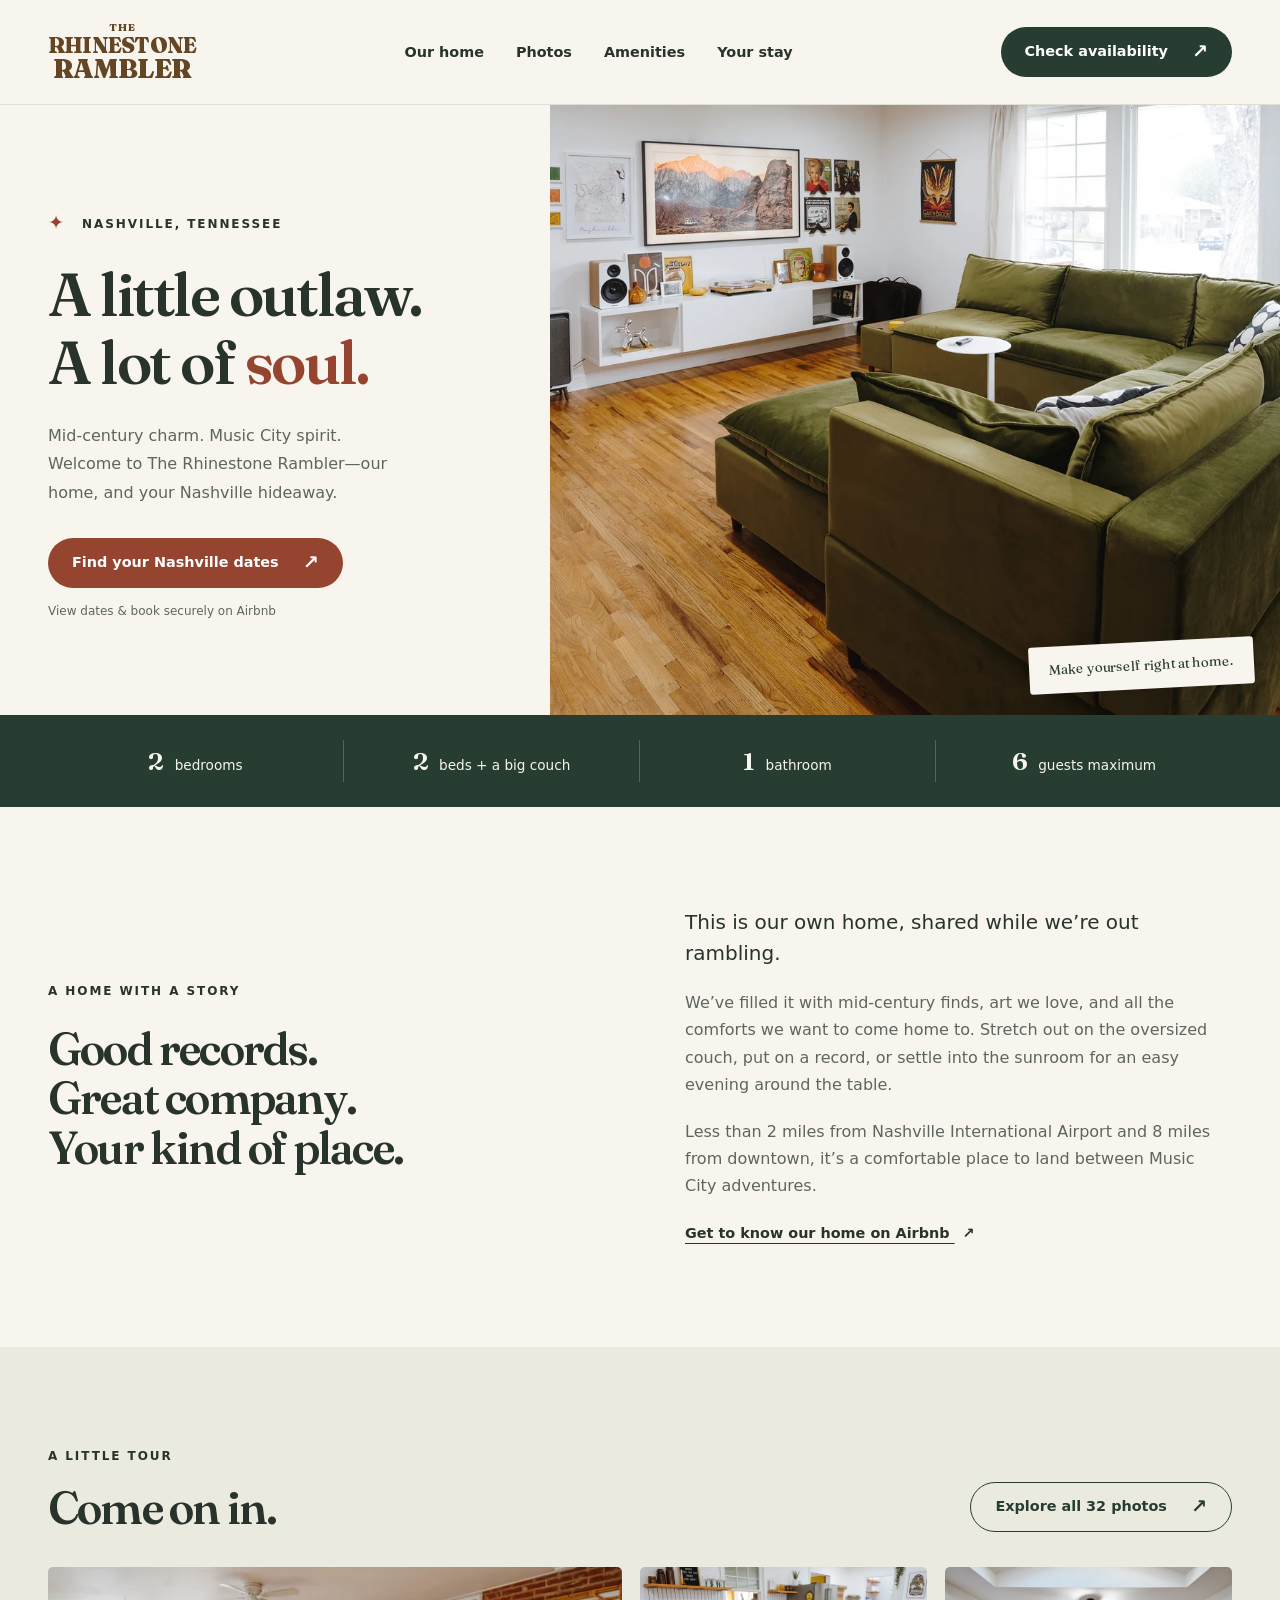
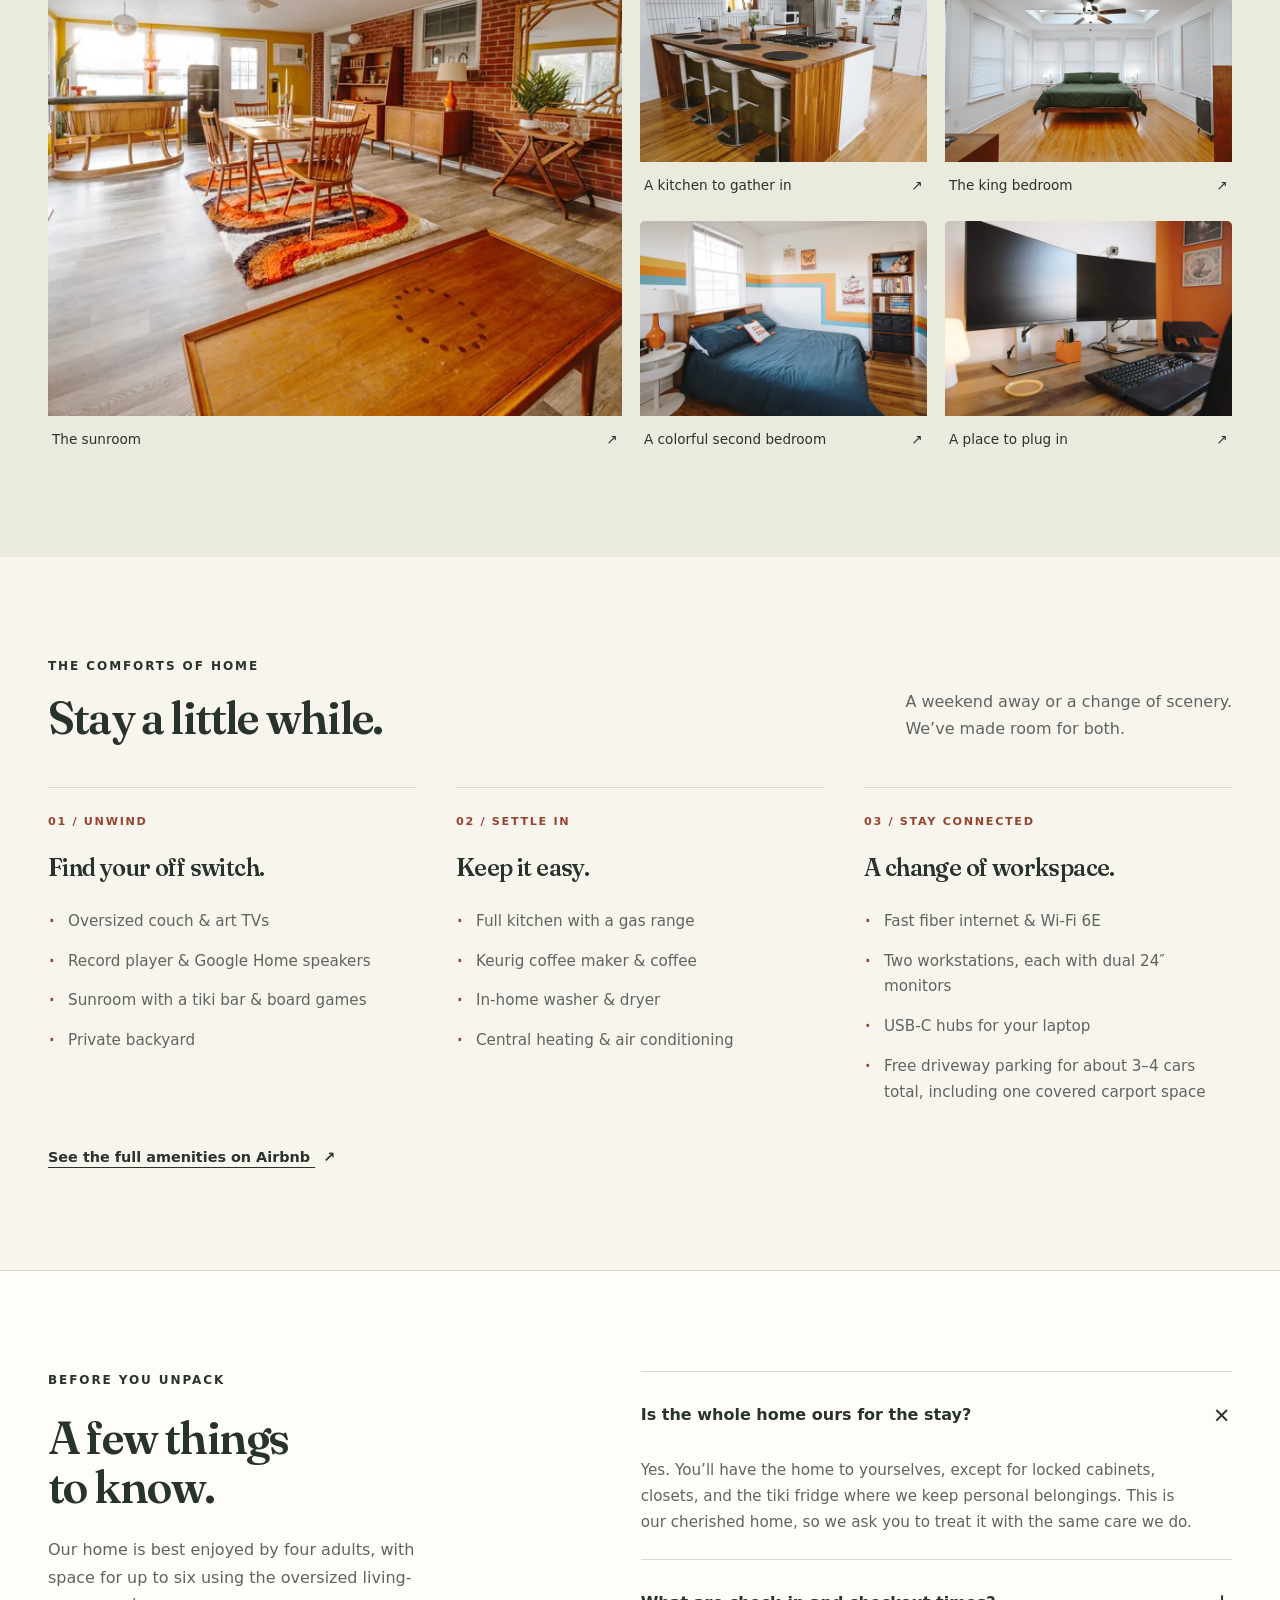
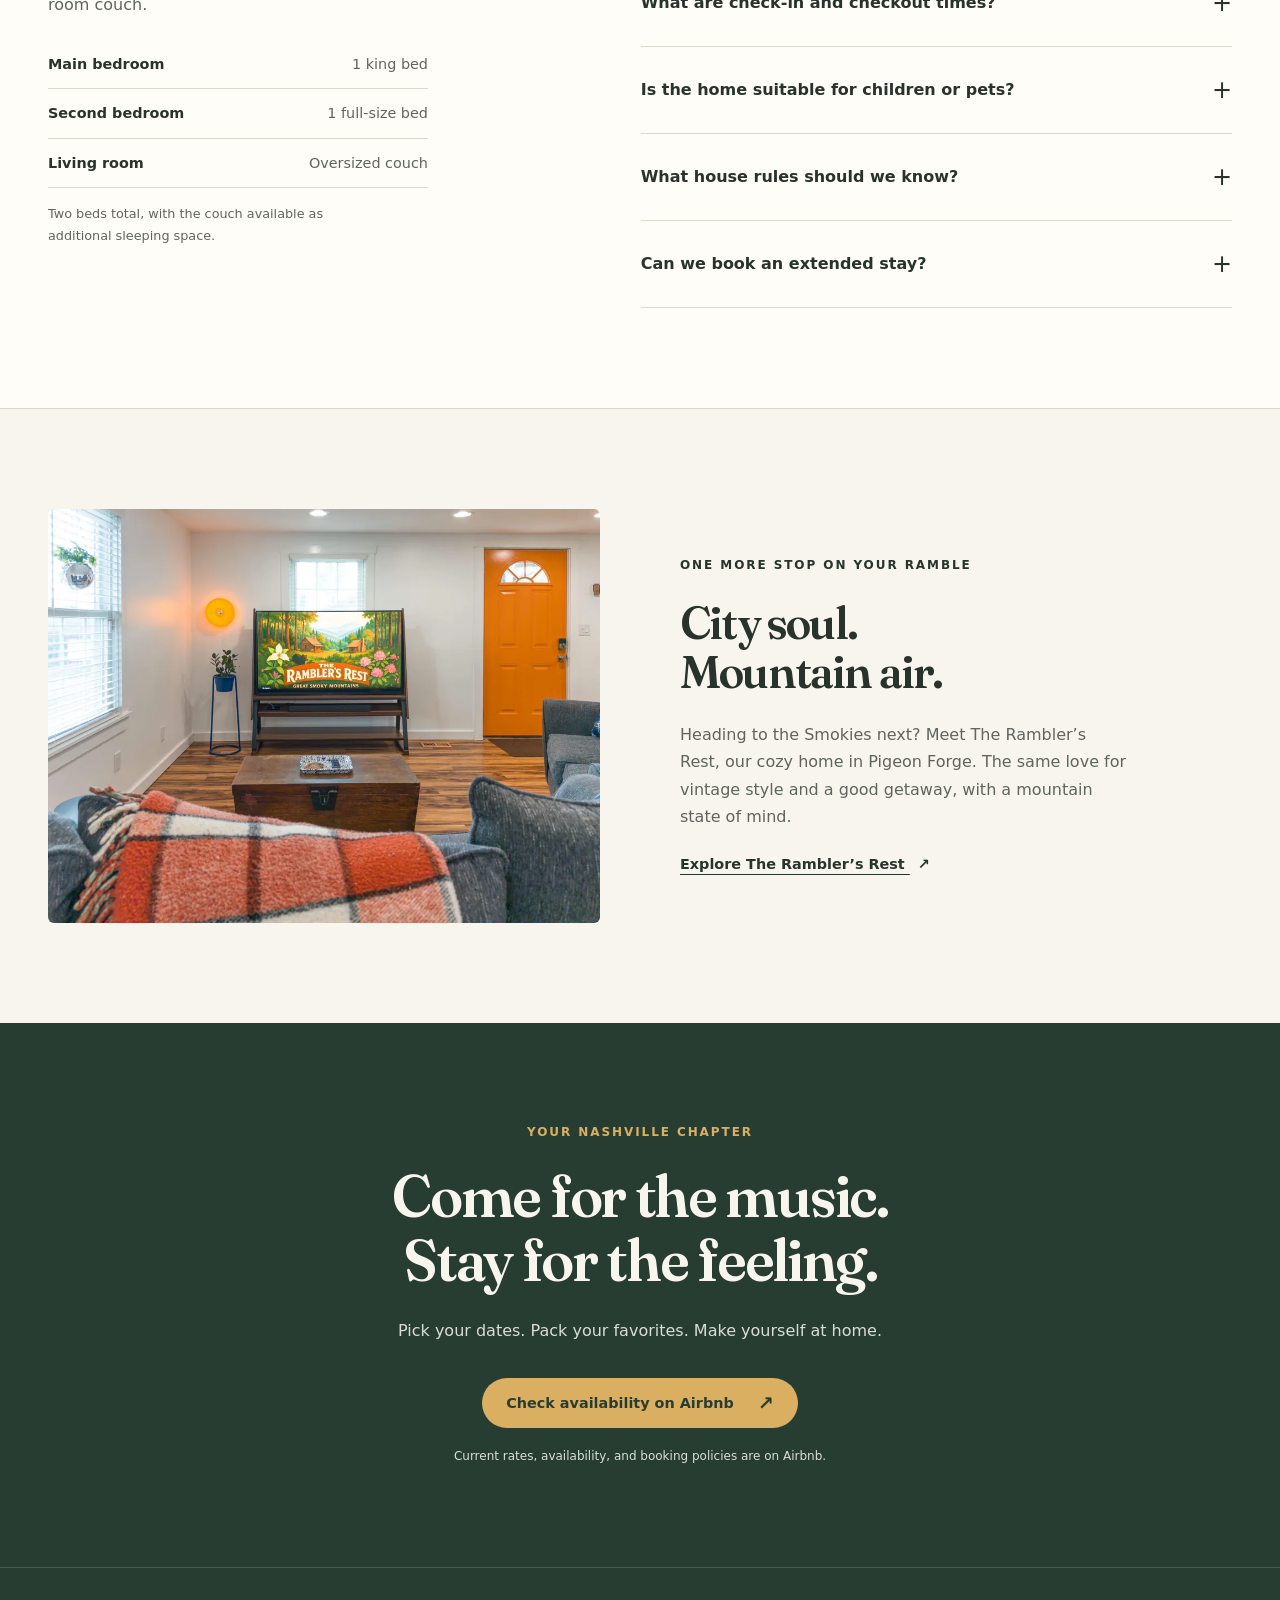
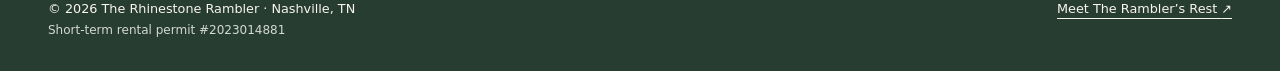
==== index.html @ 43229714 "Publish The Rhinestone Rambler website" ====
<!doctype html>
<html lang="en">
<head>
  <meta charset="utf-8">
  <meta name="viewport" content="width=device-width, initial-scale=1">
  <title>The Rhinestone Rambler · A Nashville Home with Soul</title>
  <meta name="description" content="Make yourself at home at The Rhinestone Rambler in Nashville. Mid-century style, a tiki sunroom, two bedrooms, and room to unwind. Book your stay on Airbnb.">
  <meta name="theme-color" content="#283d32">
  <link rel="canonical" href="https://therhinestonerambler.com/">
  <meta property="og:title" content="The Rhinestone Rambler · A Nashville Home with Soul">
  <meta property="og:description" content="Our personal Nashville home, shared with fellow ramblers. Mid-century charm, a tiki sunroom, and a little outlaw spirit.">
  <meta property="og:type" content="website">
  <meta property="og:url" content="https://therhinestonerambler.com/">
  <link rel="icon" type="image/svg+xml" href="assets/favicon.svg">
  <link rel="preload" href="assets/fonts/fraunces-latin.woff2" as="font" type="font/woff2" crossorigin>
  <link rel="stylesheet" href="assets/css/main.css">
  <script src="assets/js/main.js?v=originals-20260930" defer></script>
</head>
<body>
  <a class="skip-link" href="#main">Skip to content</a>
  <header class="site-header">
    <div class="container nav-row">
      <a class="wordmark" href="#top" aria-label="The Rhinestone Rambler, home"><span class="wordmark-the">THE</span><span>RHINESTONE</span><span class="wordmark-bottom">RAMBLER</span></a>
      <nav class="desktop-nav" aria-label="Main navigation"><a href="#about">Our home</a><a href="#photos">Photos</a><a href="#amenities">Amenities</a><a href="#your-stay">Your stay</a></nav>
      <a class="button nav-book" href="https://www.airbnb.com/h/rhinestonerambler" target="_blank" rel="noopener noreferrer">Check availability <span aria-hidden="true">↗</span></a>
    </div>
  </header>
  <main id="main">
    <section class="hero" id="top" aria-labelledby="hero-title">
      <div class="hero-copy">
        <p class="eyebrow"><span class="sparkle" aria-hidden="true">✦</span> Nashville, Tennessee</p>
        <h1 id="hero-title">A little outlaw.<br>A lot of <em>soul.</em></h1>
        <p class="hero-description">Mid-century charm. Music City spirit.<br>Welcome to The Rhinestone Rambler—our home, and your Nashville hideaway.</p>
        <a class="button button-rust" href="https://www.airbnb.com/h/rhinestonerambler" target="_blank" rel="noopener noreferrer">Find your Nashville dates <span aria-hidden="true">↗</span></a>
        <p class="booking-note">View dates &amp; book securely on Airbnb</p>
      </div>
      <div class="hero-photo"><img src="assets/images/photo-03.webp?v=originals-20260930" srcset="assets/images/photo-03-small.webp?v=originals-20260930 640w, assets/images/photo-03-medium.webp?v=originals-20260930 1280w, assets/images/photo-03.webp?v=originals-20260930 2048w" sizes="(max-width: 760px) 100vw, (min-width: 1800px) 1026px, 60vw" width="2048" height="1363" alt="Olive-green sectional, vintage furniture, and an art TV in our sunlit Nashville living room" fetchpriority="high" decoding="async"><span class="photo-note">Make yourself right at home.</span></div>
    </section>
    <div class="facts-bar"><div class="container facts"><p><strong>2</strong> bedrooms</p><p><strong>2</strong> beds + a big couch</p><p><strong>1</strong> bathroom</p><p><strong>6</strong> guests maximum</p></div></div>
    <section class="section container intro" id="about" aria-labelledby="about-title">
      <div><p class="eyebrow">A home with a story</p><h2 id="about-title">Good records.<br>Great company.<br>Your kind of place.</h2></div>
      <div class="intro-copy"><p class="lead">This is our own home, shared while we’re out rambling.</p><p>We’ve filled it with mid-century finds, art we love, and all the comforts we want to come home to. Stretch out on the oversized couch, put on a record, or settle into the sunroom for an easy evening around the table.</p><p>Less than 2 miles from Nashville International Airport and 8 miles from downtown, it’s a comfortable place to land between Music City adventures.</p><a class="text-link" href="https://www.airbnb.com/h/rhinestonerambler" target="_blank" rel="noopener noreferrer">Get to know our home on Airbnb <span aria-hidden="true">↗</span></a></div>
    </section>
    <section class="gallery-section section" id="photos" aria-labelledby="photos-title">
      <div class="container">
        <div class="section-heading"><div><p class="eyebrow">A little tour</p><h2 id="photos-title">Come on in.</h2></div><a class="button button-outline" href="photos.html" data-photo="0">Explore all 32 photos <span aria-hidden="true">↗</span></a></div>
        <div class="photo-grid">
          <a class="photo-tile photo-tile-featured" href="assets/images/photo-13.webp?v=originals-20260930" data-photo="12"><figure><img src="assets/images/photo-13-small.webp?v=originals-20260930" srcset="assets/images/photo-13-small.webp?v=originals-20260930 640w, assets/images/photo-13-medium.webp?v=originals-20260930 1280w, assets/images/photo-13.webp?v=originals-20260930 2048w" sizes="(max-width: 760px) calc(100vw - 40px), (max-width: 1100px) calc(100vw - 64px), (max-width: 1336px) calc((100vw - 132px) / 2), 602px" alt="Sunroom with vintage seating, dining table, and a brick accent wall" width="2048" height="1363" loading="lazy" decoding="async"><figcaption>The sunroom <span aria-hidden="true">↗</span></figcaption></figure></a>
          <a class="photo-tile" href="assets/images/photo-06.webp?v=originals-20260930" data-photo="5"><figure><img src="assets/images/photo-06-small.webp?v=originals-20260930" alt="Open kitchen with wood breakfast bar and white stools" width="2048" height="1638" loading="lazy" decoding="async" srcset="assets/images/photo-06-small.webp?v=originals-20260930 640w, assets/images/photo-06-medium.webp?v=originals-20260930 1280w, assets/images/photo-06.webp?v=originals-20260930 2048w" sizes="(max-width: 760px) calc((100vw - 52px) / 2), (max-width: 1100px) calc((100vw - 82px) / 2), 301px"><figcaption>A kitchen to gather in <span aria-hidden="true">↗</span></figcaption></figure></a>
          <a class="photo-tile" href="assets/images/photo-20.webp?v=originals-20260930" data-photo="19"><figure><img src="assets/images/photo-20-small.webp?v=originals-20260930" alt="King bedroom with green bedding, wraparound windows, and skylights" width="2048" height="1363" loading="lazy" decoding="async" srcset="assets/images/photo-20-small.webp?v=originals-20260930 640w, assets/images/photo-20-medium.webp?v=originals-20260930 1280w, assets/images/photo-20.webp?v=originals-20260930 2048w" sizes="(max-width: 760px) calc((100vw - 52px) / 2), (max-width: 1100px) calc((100vw - 82px) / 2), 301px"><figcaption>The king bedroom <span aria-hidden="true">↗</span></figcaption></figure></a>
          <a class="photo-tile" href="assets/images/photo-16.webp?v=originals-20260930" data-photo="15"><figure><img src="assets/images/photo-16-small.webp?v=originals-20260930" alt="Full-size bed with blue bedding and colorful retro stripes on the wall" width="2048" height="1363" loading="lazy" decoding="async" srcset="assets/images/photo-16-small.webp?v=originals-20260930 640w, assets/images/photo-16-medium.webp?v=originals-20260930 1280w, assets/images/photo-16.webp?v=originals-20260930 2048w" sizes="(max-width: 760px) calc((100vw - 52px) / 2), (max-width: 1100px) calc((100vw - 82px) / 2), 301px"><figcaption>A colorful second bedroom <span aria-hidden="true">↗</span></figcaption></figure></a>
          <a class="photo-tile" href="assets/images/photo-29.webp?v=originals-20260930" data-photo="28"><figure><img src="assets/images/photo-29-small.webp" alt="Desk with two monitors, keyboard, and USB-C laptop connection" width="640" height="426" loading="lazy" decoding="async"><figcaption>A place to plug in <span aria-hidden="true">↗</span></figcaption></figure></a>
        </div>
      </div>
    </section>
    <section class="section container amenities-section" id="amenities" aria-labelledby="amenities-title">
      <div class="section-heading"><div><p class="eyebrow">The comforts of home</p><h2 id="amenities-title">Stay a little while.</h2></div><p class="section-intro">A weekend away or a change of scenery.<br>We’ve made room for both.</p></div>
      <div class="amenity-grid">
        <div class="amenity-group"><span class="amenity-number" aria-hidden="true">01 / UNWIND</span><h3>Find your off switch.</h3><ul><li>Oversized couch &amp; art TVs</li><li>Record player &amp; Google Home speakers</li><li>Sunroom with a tiki bar &amp; board games</li><li>Private backyard</li></ul></div>
        <div class="amenity-group"><span class="amenity-number" aria-hidden="true">02 / SETTLE IN</span><h3>Keep it easy.</h3><ul><li>Full kitchen with a gas range</li><li>Keurig coffee maker &amp; coffee</li><li>In-home washer &amp; dryer</li><li>Central heating &amp; air conditioning</li></ul></div>
        <div class="amenity-group"><span class="amenity-number" aria-hidden="true">03 / STAY CONNECTED</span><h3>A change of workspace.</h3><ul><li>Fast fiber internet &amp; Wi-Fi 6E</li><li>Two workstations, each with dual 24″ monitors</li><li>USB-C hubs for your laptop</li><li>Free driveway parking for about 3–4 cars total, including one covered carport space</li></ul></div>
      </div>
      <a class="text-link" href="https://www.airbnb.com/h/rhinestonerambler" target="_blank" rel="noopener noreferrer">See the full amenities on Airbnb <span aria-hidden="true">↗</span></a>
    </section>
    <section class="stay-section section" id="your-stay" aria-labelledby="stay-title">
      <div class="container">
        <div class="stay-layout">
          <div class="stay-intro"><p class="eyebrow">Before you unpack</p><h2 id="stay-title">A few things<br>to know.</h2><p>Our home is best enjoyed by four adults, with space for up to six using the oversized living-room couch.</p><div class="sleep-summary"><p><strong>Main bedroom</strong><span>1 king bed</span></p><p><strong>Second bedroom</strong><span>1 full-size bed</span></p><p><strong>Living room</strong><span>Oversized couch</span></p></div><p class="small-copy">Two beds total, with the couch available as additional sleeping space.</p></div>
          <div class="faq">
            <details open><summary>Is the whole home ours for the stay?<span aria-hidden="true">+</span></summary><div class="faq-answer"><p>Yes. You’ll have the home to yourselves, except for locked cabinets, closets, and the tiki fridge where we keep personal belongings. This is our cherished home, so we ask you to treat it with the same care we do.</p></div></details>
            <details><summary>What are check-in and checkout times?<span aria-hidden="true">+</span></summary><div class="faq-answer"><p>Check in after 3 pm and check out before 11 am, Nashville local time. Self check-in is available with a smart lock; arrival details are shared through Airbnb.</p><p>The home is on one level, but every outside entrance has two steps to get inside.</p></div></details>
            <details><summary>Is the home suitable for children or pets?<span aria-hidden="true">+</span></summary><div class="faq-answer"><p>Well-behaved children are welcome, though we wouldn’t describe our home as particularly suitable for children because of the delicate decor, electronics, and tasteful adult artwork. Please keep these details in mind when deciding whether it’s the right fit for your family. Pets aren’t allowed.</p></div></details>
            <details><summary>What house rules should we know?<span aria-hidden="true">+</span></summary><div class="faq-answer"><p>No parties, events, smoking, or commercial photography. Only registered guests are allowed, with a maximum of six. Please respect our neighbors and quiet hours from 11 pm to 8 am.</p><p>Exterior security cameras monitor the entryways and remain on during stays. There are no indoor cameras. Please read the complete rules and camera disclosures on Airbnb before booking.</p></div></details>
            <details><summary>Can we book an extended stay?<span aria-hidden="true">+</span></summary><div class="faq-answer"><p>Monthly stays are welcome for guests in good standing. We open dates around our own travels, so if your preferred dates aren’t available, message us through Airbnb. We’re happy to see what might work.</p><a class="text-link" href="https://www.airbnb.com/h/rhinestonerambler" target="_blank" rel="noopener noreferrer">Ask about your stay on Airbnb <span aria-hidden="true">↗</span></a></div></details>
          </div>
        </div>
      </div>
    </section>
    <section class="section container sister-section" aria-labelledby="sister-title">
      <div class="sister-photo"><img src="assets/images/ramblers-rest.webp" alt="Living room at The Rambler’s Rest with vintage furniture, an orange front door, and a Smoky Mountains art TV" width="1000" height="750" loading="lazy" decoding="async"></div>
      <div class="sister-copy"><p class="eyebrow">One more stop on your ramble</p><h2 id="sister-title">City soul.<br>Mountain air.</h2><p>Heading to the Smokies next? Meet The Rambler’s Rest, our cozy home in Pigeon Forge. The same love for vintage style and a good getaway, with a mountain state of mind.</p><a class="text-link" href="https://theramblersrest.com" target="_blank" rel="noopener noreferrer">Explore The Rambler’s Rest <span aria-hidden="true">↗</span></a></div>
    </section>
    <section class="booking-section section" aria-labelledby="booking-title"><div class="container"><p class="eyebrow">Your Nashville chapter</p><h2 id="booking-title">Come for the music.<br>Stay for the feeling.</h2><p>Pick your dates. Pack your favorites. Make yourself at home.</p><a class="button button-gold" href="https://www.airbnb.com/h/rhinestonerambler" target="_blank" rel="noopener noreferrer">Check availability on Airbnb <span aria-hidden="true">↗</span></a><p class="booking-note">Current rates, availability, and booking policies are on Airbnb.</p></div></section>
  </main>
  <footer class="site-footer"><div class="container footer-row"><p>© <span id="year">2026</span> The Rhinestone Rambler · Nashville, TN<br><span class="permit">Short-term rental permit #2023014881</span></p><a href="https://theramblersrest.com" target="_blank" rel="noopener noreferrer">Meet The Rambler’s Rest <span aria-hidden="true">↗</span></a></div></footer>
  <dialog class="photo-viewer" id="photo-viewer" aria-labelledby="viewer-title"><div class="viewer-top"><h2 id="viewer-title">A look around the Rambler</h2><button class="viewer-close" type="button" aria-label="Close photo gallery">Close <span aria-hidden="true">×</span></button></div><div class="viewer-stage"><button class="viewer-arrow viewer-prev" type="button" aria-label="Previous photo">←</button><img id="viewer-image" alt=""><button class="viewer-arrow viewer-next" type="button" aria-label="Next photo">→</button></div><div class="viewer-bottom"><p id="viewer-caption" aria-live="polite"></p><p class="viewer-hint">Use arrow keys or swipe to explore</p></div></dialog>
</body>
</html>
---- assets/css/main.css ----
@font-face{font-family:Fraunces;src:url('../fonts/fraunces-latin.woff2') format('woff2');font-weight:100 900;font-style:normal;font-display:swap}
:root{--cream:#f8f5ee;--paper:#fffdf8;--green:#283d32;--rust:#95442f;--brown:#644524;--gold:#dbaf62;--ink:#28332c;--muted:#5e655f;--line:#d9dace;--serif:Fraunces,Georgia,serif;--sans:Inter,ui-sans-serif,system-ui,-apple-system,BlinkMacSystemFont,"Segoe UI",sans-serif}
*{box-sizing:border-box}html{scroll-behavior:smooth;scroll-padding-top:110px}body{margin:0;background:var(--cream);color:var(--ink);font-family:var(--sans);font-size:16px;line-height:1.7}img{max-width:100%;display:block}a{color:inherit;text-underline-offset:5px}button{font:inherit}button,a{-webkit-tap-highlight-color:transparent}button{cursor:pointer}:focus-visible{outline:3px solid var(--rust);outline-offset:5px}::selection{background:var(--gold);color:var(--green)}.container{width:min(1240px,calc(100% - 96px));margin-inline:auto}.section{padding-block:100px}.eyebrow{text-transform:uppercase;font-size:.75rem;font-weight:750;letter-spacing:.16em;margin:0 0 24px;line-height:1.5}.sparkle{font-size:1.2rem;vertical-align:-.05em;margin-right:10px;color:var(--rust)}h1,h2,h3,p{margin-top:0}h1,h2,h3{font-family:var(--serif);font-variation-settings:'opsz' 50;font-weight:600;line-height:1.1;letter-spacing:-.04em}h1{font-size:clamp(3.2rem,4.8vw,5.6rem);margin-bottom:25px}h2{font-size:clamp(2.3rem,3.5vw,3.5rem);margin-bottom:25px}h3{font-size:1.7rem}em{font-style:normal;color:var(--rust)}p{margin-bottom:20px}.lead{font-size:1.25rem;line-height:1.55}.skip-link{position:fixed;top:-100px;left:16px;z-index:100;background:var(--paper);padding:12px}.skip-link:focus{top:12px}.site-header{position:sticky;top:0;z-index:20;background:var(--cream);border-bottom:1px solid #dfded5}.nav-row{display:flex;align-items:center;justify-content:space-between;gap:30px;min-height:104px}.wordmark{font-family:var(--serif);font-variation-settings:'opsz' 40;font-weight:900;display:flex;flex-direction:column;align-items:center;font-size:1.34rem;line-height:1.03;letter-spacing:-.035em;color:var(--brown);text-decoration:none;flex-shrink:0}.wordmark-the{font-size:.67rem;letter-spacing:.05em;line-height:1.25}.wordmark-bottom{font-size:1.63rem}.desktop-nav{display:flex;gap:32px;align-items:center}.desktop-nav a{font-size:.9rem;font-weight:600;text-decoration:none}.desktop-nav a:hover{color:var(--rust);text-decoration:underline}.button{display:inline-flex;align-items:center;justify-content:center;gap:24px;text-align:center;background:var(--green);color:white;min-height:50px;padding:13px 24px;border:0;border-radius:999px;font-size:.9rem;font-weight:650;line-height:1.5;text-decoration:none;transition:background .2s,transform .2s}.button:hover{background:#3c5545;transform:translateY(-2px)}.button-rust{background:var(--rust)}.button-rust:hover{background:#763522}.button span{font-size:1.2rem;line-height:1}.hero{display:grid;grid-template-columns:43% 57%;max-width:1800px;margin-inline:auto;min-height:610px}.hero-copy{padding:80px 35px 70px max(48px,calc((100vw - 1240px)/2));display:flex;flex-direction:column;align-items:flex-start;justify-content:center}.hero-description{font-size:1rem;line-height:1.8;max-width:36ch;color:var(--muted);margin-bottom:30px}.booking-note{font-size:.75rem;margin-top:13px;margin-bottom:0;color:var(--muted)}.hero-photo{position:relative;min-height:100%;overflow:hidden}.hero-photo>img{width:100%;height:100%;object-fit:cover;object-position:center}.photo-note{position:absolute;bottom:26px;right:26px;background:var(--cream);color:var(--green);padding:12px 20px;border-radius:3px;font-size:.85rem;font-family:var(--serif);box-shadow:0 3px 20px #0001;transform:rotate(-3deg)}.facts-bar{background:var(--green);color:var(--cream)}.facts{display:grid;grid-template-columns:repeat(4,1fr);padding-block:25px}.facts p{margin:0;text-align:center;font-size:.85rem;border-right:1px solid #ffffff35}.facts p:last-child{border:0}.facts strong{font-family:var(--serif);font-size:1.55rem;font-weight:600;margin-right:6px}.intro{display:grid;grid-template-columns:1fr 1fr;gap:90px;align-items:center}.intro h2{margin-bottom:0}.intro-copy{max-width:52ch}.intro-copy>p:not(.lead){color:var(--muted)}.site-footer{background:var(--green);color:var(--cream);font-size:.8rem}.footer-row{display:flex;justify-content:space-between;gap:24px;padding-block:30px}.footer-row p{margin:0}
.text-link{font-weight:650;font-size:.9rem;text-decoration-thickness:1px}.text-link:hover{color:var(--rust)}.text-link span{display:inline-block;margin-left:8px}.section-heading{display:flex;justify-content:space-between;gap:40px;align-items:flex-end;margin-bottom:35px}.section-heading h2{margin-bottom:0}.section-heading .eyebrow{margin-bottom:18px}.section-intro{color:var(--muted);margin:0}.gallery-section{background:#eaeade}.button-outline{border:1px solid var(--green);color:var(--green);background:transparent}.button-outline:hover{background:var(--green);color:white}.photo-grid{display:grid;grid-template-columns:2fr 1fr 1fr;gap:18px}.photo-tile{display:block;text-decoration:none;min-width:0;overflow:hidden;border-radius:5px}.photo-tile figure{margin:0;height:100%;display:flex;flex-direction:column}.photo-tile img{width:100%;height:195px;object-fit:cover;transition:filter .2s}.photo-tile:hover img{filter:brightness(.9)}.photo-tile figcaption{display:flex;justify-content:space-between;gap:12px;align-items:center;padding:14px 4px 8px;font-size:.85rem;line-height:1.4}.photo-tile-featured{grid-row:span 2}.photo-tile-featured img{height:100%;min-height:0;flex:1;object-position:57% center}.photo-tile-featured figcaption{flex-shrink:0}.amenity-grid{display:grid;grid-template-columns:repeat(3,1fr);gap:40px;margin:45px 0 30px}.amenity-group{border-top:1px solid var(--line);padding-top:24px}.amenity-number{display:block;font-size:.7rem;letter-spacing:.15em;color:var(--rust);font-weight:750;margin-bottom:24px}.amenity-group h3{font-size:1.5rem;margin-bottom:20px;letter-spacing:-.025em}.amenity-group ul{list-style:none;padding:0;margin:0;color:var(--muted);font-size:.95rem}.amenity-group li{padding:7px 0 7px 20px;position:relative}.amenity-group li::before{content:'·';position:absolute;left:0;color:var(--rust);font-size:1.5rem;line-height:1}.stay-section{background:var(--paper);border-block:1px solid var(--line)}.stay-layout{display:grid;grid-template-columns:5fr 6fr;gap:100px}.stay-intro>p:not(.eyebrow){color:var(--muted);max-width:39ch}.sleep-summary{margin:28px 0 15px;padding-top:6px;max-width:380px}.sleep-summary p{display:flex;justify-content:space-between;gap:15px;font-size:.9rem;border-bottom:1px solid var(--line);padding-bottom:12px;margin-bottom:12px}.sleep-summary strong{font-weight:600}.sleep-summary span{color:var(--muted);text-align:right}.small-copy{font-size:.8rem}.faq{border-top:1px solid var(--line)}details{border-bottom:1px solid var(--line)}summary{list-style:none;cursor:pointer;display:flex;align-items:center;justify-content:space-between;gap:20px;padding:25px 0;font-weight:600;line-height:1.5}summary::-webkit-details-marker{display:none}summary>span{font-size:1.5rem;font-weight:400;flex-shrink:0;transition:transform .2s}details[open] summary>span{transform:rotate(45deg)}summary:hover{color:var(--rust)}.faq-answer{padding:0 30px 24px 0;color:var(--muted);font-size:.95rem}.faq-answer p:last-child{margin-bottom:0}.sister-section{display:grid;grid-template-columns:1fr 1fr;gap:80px;align-items:center}.sister-photo img{width:100%;aspect-ratio:4/3;height:auto;object-fit:cover;border-radius:6px}.sister-copy{max-width:44ch}.sister-copy>p:not(.eyebrow){color:var(--muted)}.booking-section{background:var(--green);color:var(--cream);text-align:center}.booking-section .eyebrow{color:var(--gold)}.booking-section h2{font-size:clamp(2.8rem,4.5vw,4.6rem)}.booking-section>div>p:not(.eyebrow){color:#d8ded7}.booking-section .button{margin-top:14px}.button-gold{background:var(--gold);color:var(--green)}.button-gold:hover{background:#edc37b}.booking-section .booking-note{margin-bottom:0;margin-top:18px}.site-footer{border-top:1px solid #ffffff25}.permit{font-size:.75rem;color:#d3d9d3}.photo-viewer{position:fixed;inset:0;background:#152019;color:var(--cream);width:100%;height:100%;max-width:none;max-height:none;padding:20px 28px;margin:0;border:0;overflow:auto}.photo-viewer[open]{display:grid;grid-template-rows:auto minmax(0,1fr) auto;gap:16px}.photo-viewer::backdrop{background:#152019}.viewer-open{overflow:hidden}.viewer-top{display:flex;justify-content:space-between;align-items:center;gap:20px}.viewer-top h2{font-size:1.3rem;margin:0;letter-spacing:-.02em}.viewer-close,.viewer-arrow{background:transparent;border:1px solid #ffffff60;color:white;border-radius:999px;min-width:48px;min-height:48px;font-size:1.3rem;flex-shrink:0}.viewer-close{display:flex;align-items:center;gap:20px;padding:8px 20px;font-size:.9rem}.viewer-close span{font-size:1.6rem;line-height:1}.viewer-stage{display:flex;align-items:center;justify-content:space-between;gap:20px;min-height:0;position:relative}.viewer-stage img{width:calc(100% - 136px);height:100%;min-height:0;object-fit:contain;touch-action:pan-y pinch-zoom}.viewer-arrow:hover,.viewer-close:hover{background:#ffffff20}.photo-viewer :focus-visible{outline-color:var(--gold)}.viewer-bottom{text-align:center}.viewer-bottom p{margin:0}.viewer-bottom #viewer-caption{font-size:.9rem}.viewer-hint{font-size:.75rem;color:#b6beb7;padding-top:4px}.all-photos{display:grid;grid-template-columns:repeat(3,1fr);gap:30px 20px}.all-photos .photo-tile img{height:250px}.photos-page-heading{max-width:700px;margin-bottom:50px}.photos-page-heading p{color:var(--muted)}
@media(min-width:1800px){.hero-copy{padding-left:72px}}
@media(max-width:1000px){.container{width:calc(100% - 64px)}.hero{grid-template-columns:46% 54%;min-height:540px}.hero-copy{padding:55px 28px 55px 32px}h1{font-size:3.5rem}.desktop-nav{gap:20px}.intro{gap:45px}.section{padding-block:75px}}
@media(max-width:760px){html{scroll-padding-top:90px}.container{width:calc(100% - 40px)}.nav-row{min-height:86px;gap:15px}.wordmark{font-size:1.07rem}.wordmark-bottom{font-size:1.3rem}.wordmark-the{font-size:.6rem}.desktop-nav{display:none}.nav-book{font-size:.75rem;min-height:44px;padding:11px 17px;gap:10px}.hero{grid-template-columns:1fr}.hero-copy{padding:48px 24px 40px;align-items:center;text-align:center}.hero .eyebrow{margin-bottom:21px}h1{font-size:clamp(2.8rem,9vw,4.2rem);margin-bottom:20px}.hero-description{margin-bottom:25px;max-width:40ch}.hero-photo{height:340px;min-height:0}.hero-photo>img{object-position:center 55%}.photo-note{right:20px;bottom:20px;font-size:.8rem}.facts{grid-template-columns:1fr 1fr;gap:12px 0;padding-block:20px}.facts p{font-size:.75rem}.facts p:nth-child(2){border:0}.facts strong{font-size:1.3rem}.section{padding-block:64px}.intro{grid-template-columns:1fr;gap:25px}.eyebrow{margin-bottom:18px}.footer-row{flex-direction:column;gap:10px;text-align:center}.lead{font-size:1.15rem}}
@media(prefers-reduced-motion:reduce){html{scroll-behavior:auto}*,*::before,*::after{transition:none!important;animation:none!important}}
@media(max-width:1100px){.desktop-nav{gap:20px}.nav-row{gap:20px}.desktop-nav a{font-size:.8rem}.nav-book{padding-inline:19px;gap:12px}.stay-layout{gap:55px}.sister-section{gap:45px}.amenity-grid{gap:25px}.photo-grid{grid-template-columns:1fr 1fr}.photo-tile-featured{grid-column:span 2;grid-row:auto}.photo-tile-featured img{height:380px;flex:none}.photo-tile img{height:250px}}
@media(max-width:760px){.section-heading{align-items:flex-start;flex-direction:column;gap:22px}.section-heading .button{min-height:46px}.photo-grid{gap:20px 12px}.photo-tile-featured img{height:300px}.photo-tile img{height:170px}.photo-tile figcaption{font-size:.8rem;padding:10px 1px 0;align-items:flex-start}.photo-tile figcaption span{display:none}.amenity-grid{grid-template-columns:1fr;gap:30px;margin-top:30px}.amenity-group{padding-top:20px}.amenity-number{margin-bottom:15px}.amenity-group h3{margin-bottom:12px}.amenity-group li{padding-block:4px}.stay-layout{grid-template-columns:1fr;gap:35px}.stay-intro>p:not(.eyebrow){max-width:none}.sleep-summary{max-width:none}.faq-answer{padding-right:0}summary{padding-block:20px}.sister-section{grid-template-columns:1fr;gap:30px}.sister-copy{max-width:none}.booking-section h2{font-size:2.6rem}.photo-viewer{padding:14px 12px}.viewer-top h2{font-size:1rem;max-width:14ch}.viewer-close{min-height:44px;padding:8px 14px;gap:14px}.viewer-stage{gap:6px}.viewer-stage img{width:100%;height:calc(100% - 65px);align-self:flex-start}.viewer-arrow{position:absolute;bottom:0;font-size:1.2rem;min-width:48px;min-height:48px}.viewer-prev{left:calc(50% - 60px)}.viewer-next{right:calc(50% - 60px)}.viewer-bottom #viewer-caption{font-size:.8rem}.all-photos{grid-template-columns:1fr 1fr;gap:24px 12px}.all-photos .photo-tile img{height:190px}}
@media(max-width:380px){.nav-book{padding-inline:13px;gap:8px}.wordmark{font-size:.94rem}.wordmark-bottom{font-size:1.14rem}.hero-copy{padding-inline:20px}.photo-tile img,.all-photos .photo-tile img{height:145px}.photo-tile-featured img{height:270px}}
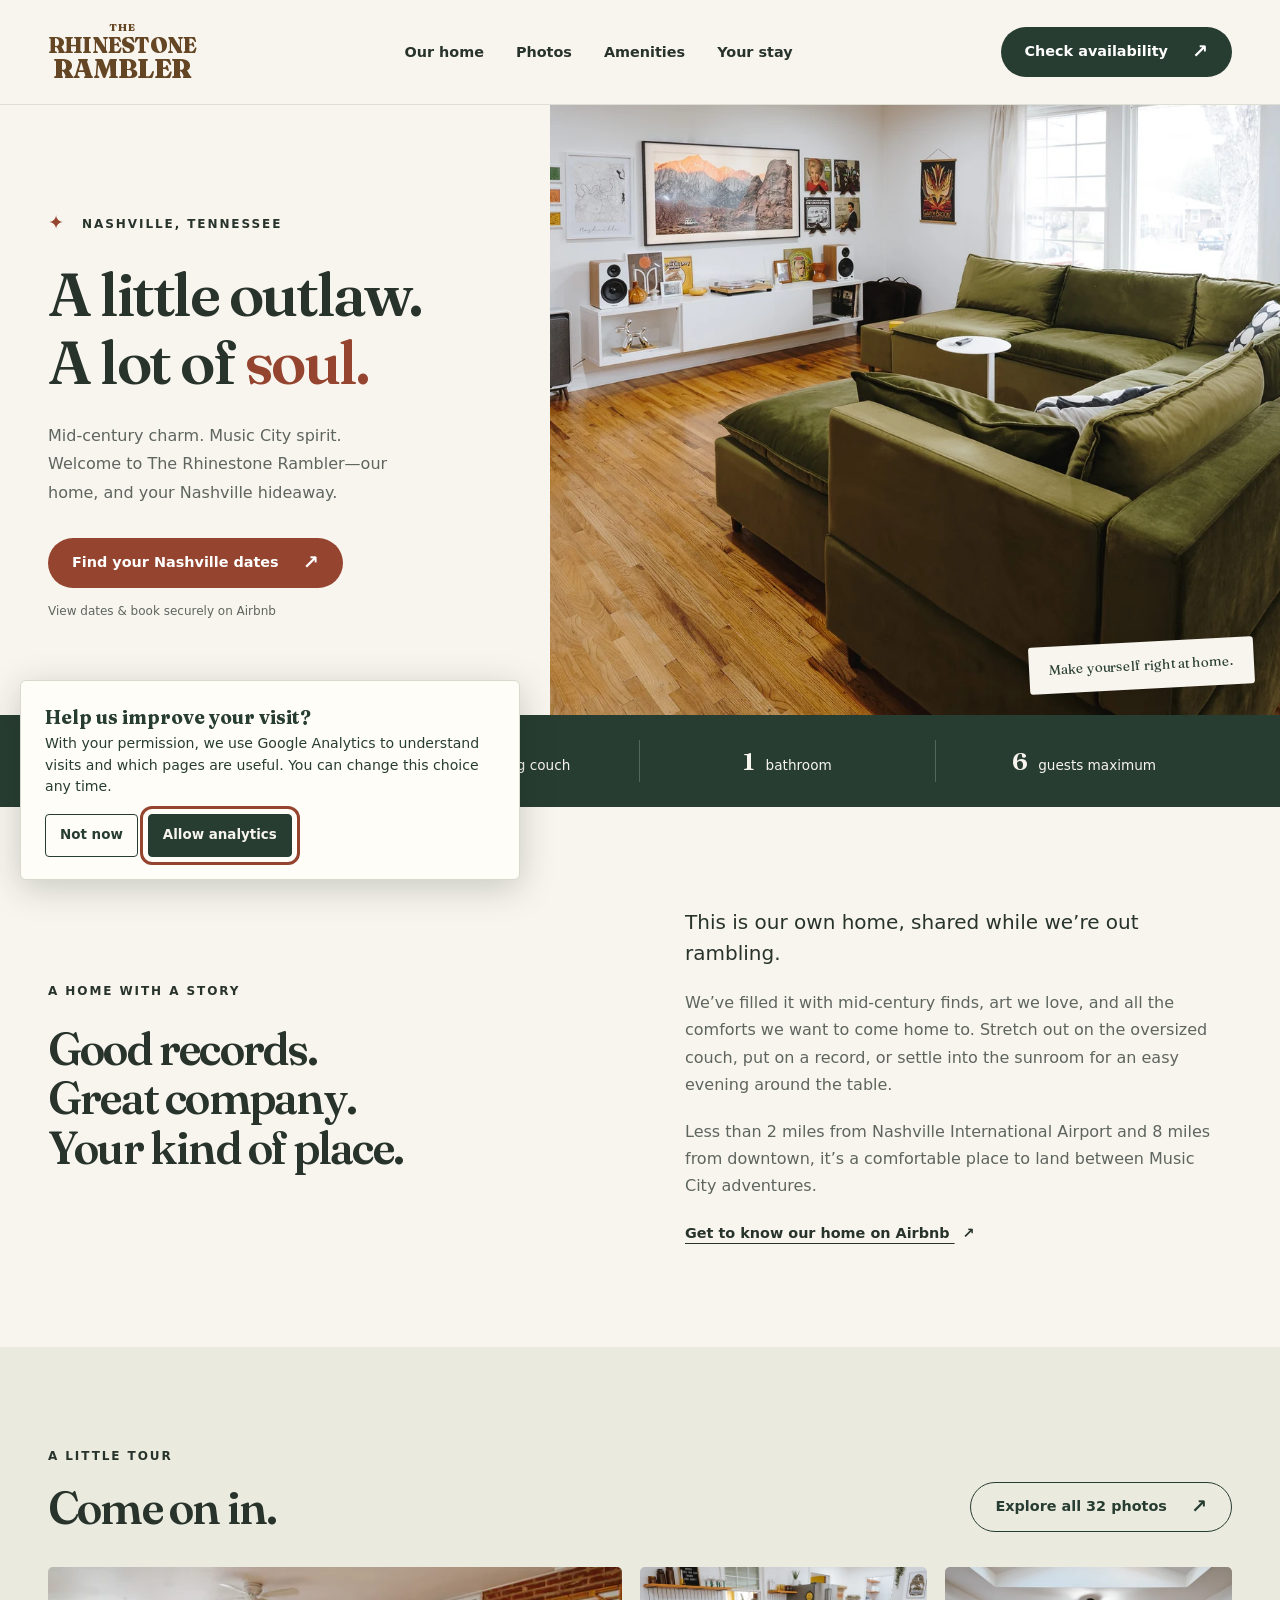
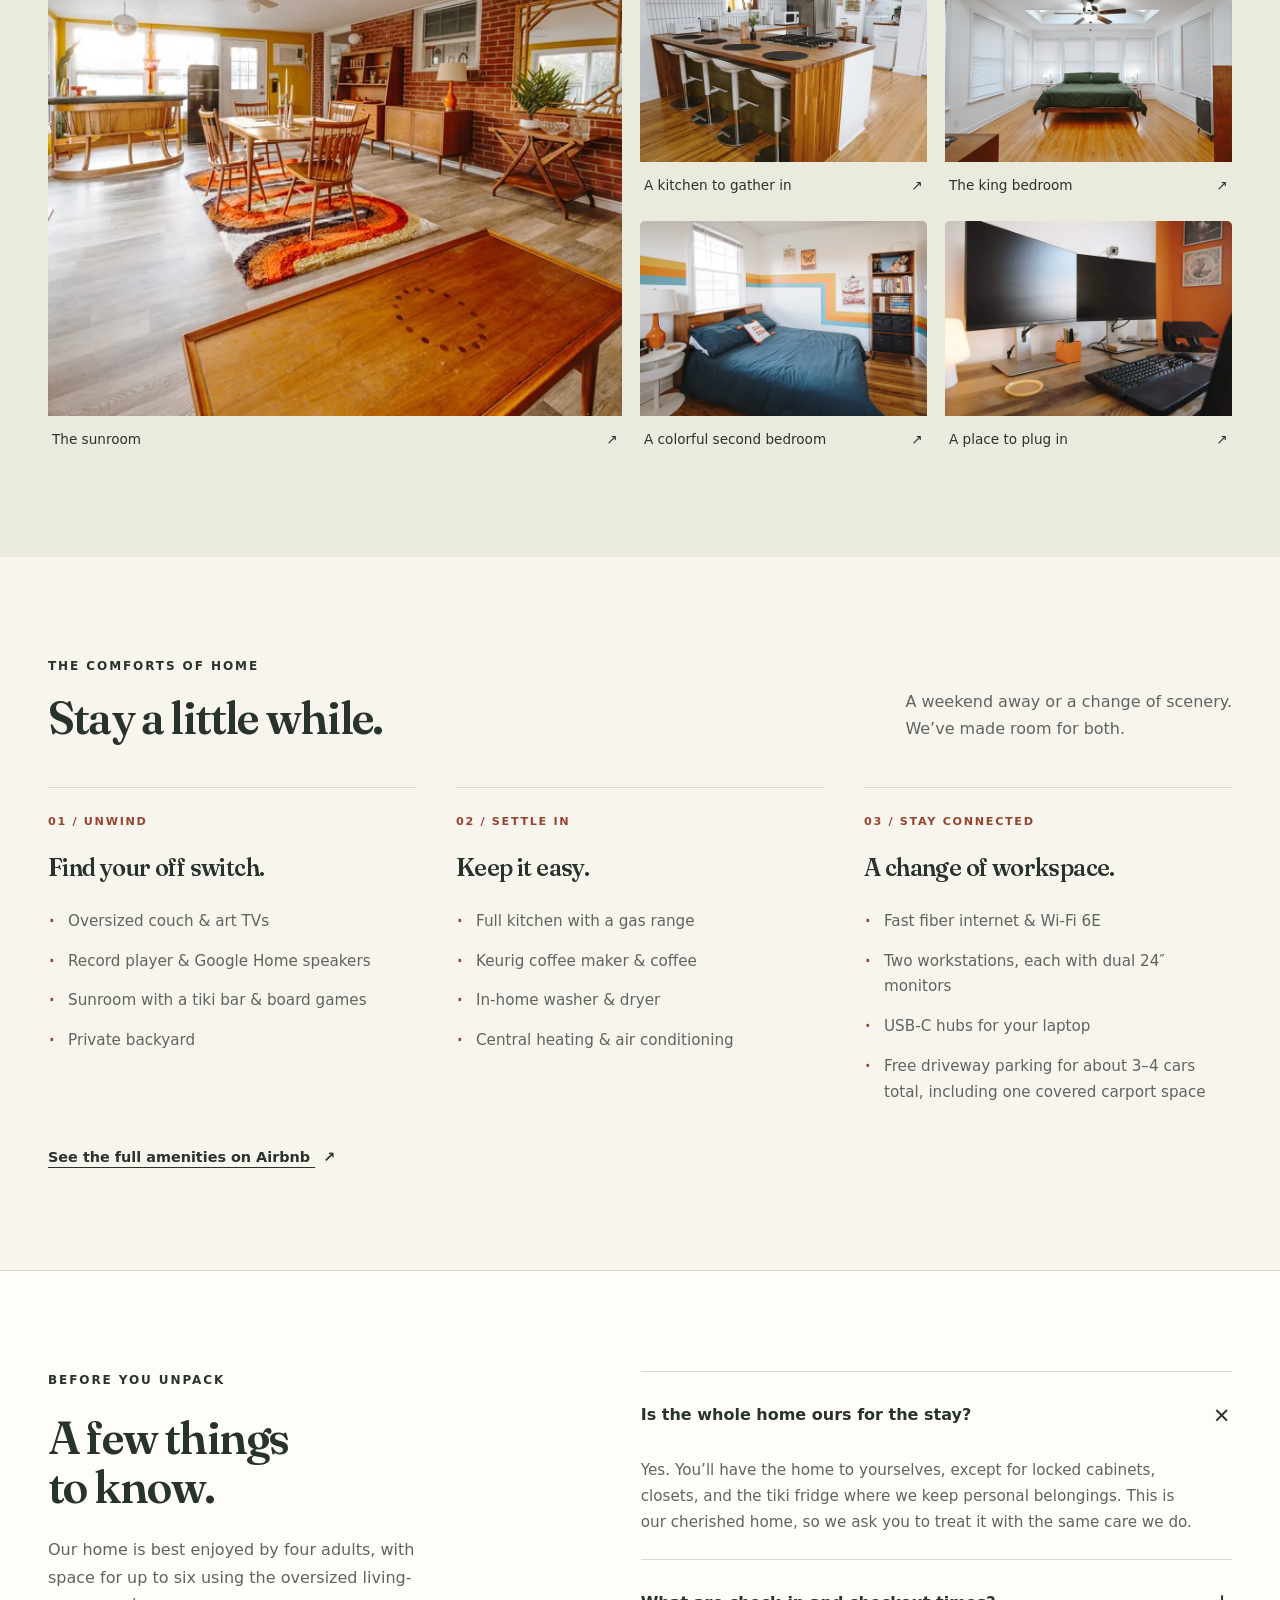
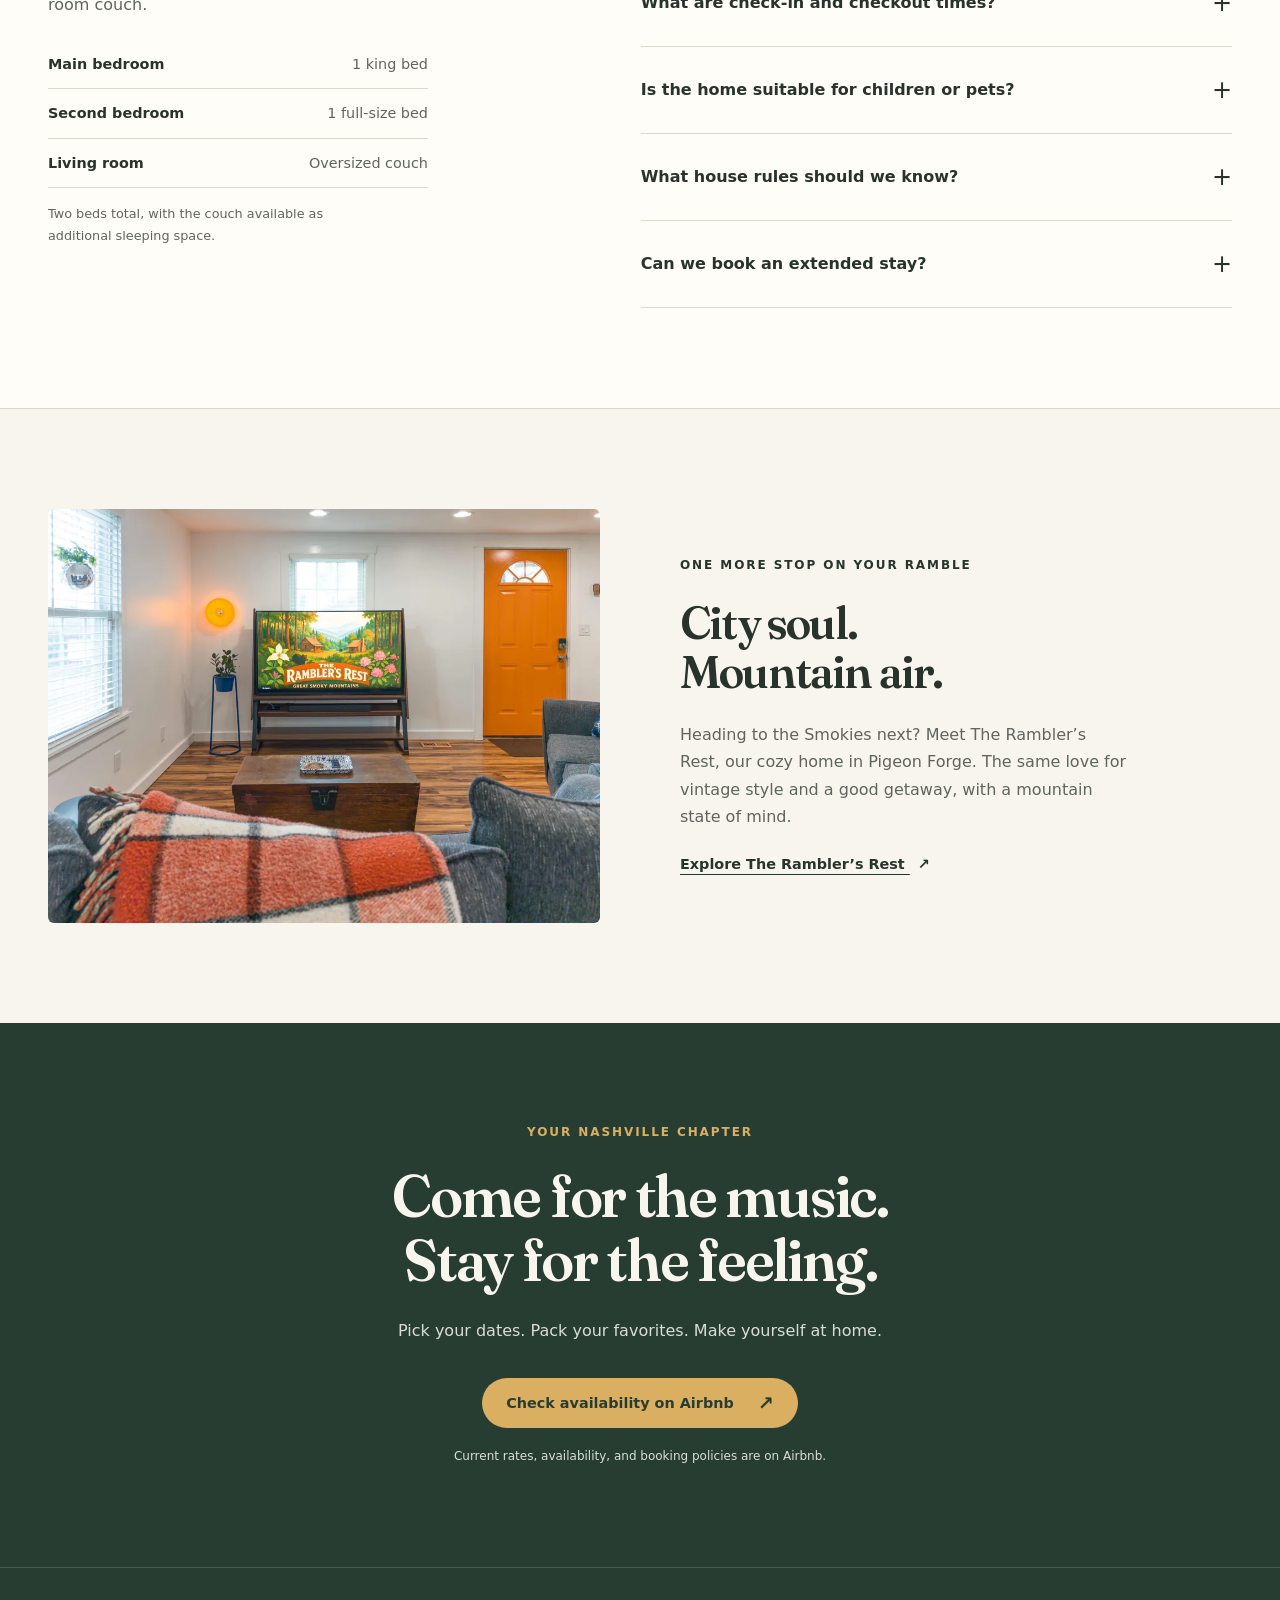
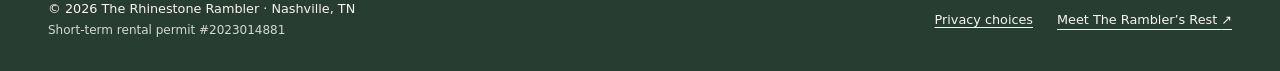
==== commit 9bcae81d: "Add consent-controlled Google Analytics" ====
--- a/index.html
+++ b/index.html
@@ -13,8 +13,9 @@
   <meta property="og:url" content="https://therhinestonerambler.com/">
   <link rel="icon" type="image/svg+xml" href="assets/favicon.svg">
   <link rel="preload" href="assets/fonts/fraunces-latin.woff2" as="font" type="font/woff2" crossorigin>
-  <link rel="stylesheet" href="assets/css/main.css">
+  <link rel="stylesheet" href="assets/css/main.css?v=analytics-20260930">
   <script src="assets/js/main.js?v=originals-20260930" defer></script>
+  <script src="assets/js/analytics.js?v=20260930" defer></script>
 </head>
 <body>
   <a class="skip-link" href="#main">Skip to content</a>
@@ -82,7 +83,7 @@
     </section>
     <section class="booking-section section" aria-labelledby="booking-title"><div class="container"><p class="eyebrow">Your Nashville chapter</p><h2 id="booking-title">Come for the music.<br>Stay for the feeling.</h2><p>Pick your dates. Pack your favorites. Make yourself at home.</p><a class="button button-gold" href="https://www.airbnb.com/h/rhinestonerambler" target="_blank" rel="noopener noreferrer">Check availability on Airbnb <span aria-hidden="true">↗</span></a><p class="booking-note">Current rates, availability, and booking policies are on Airbnb.</p></div></section>
   </main>
-  <footer class="site-footer"><div class="container footer-row"><p>© <span id="year">2026</span> The Rhinestone Rambler · Nashville, TN<br><span class="permit">Short-term rental permit #2023014881</span></p><a href="https://theramblersrest.com" target="_blank" rel="noopener noreferrer">Meet The Rambler’s Rest <span aria-hidden="true">↗</span></a></div></footer>
+  <footer class="site-footer"><div class="container footer-row"><p>© <span id="year">2026</span> The Rhinestone Rambler · Nashville, TN<br><span class="permit">Short-term rental permit #2023014881</span></p><div class="footer-links"><button type="button" class="privacy-toggle" data-privacy-settings>Privacy choices</button><a href="https://theramblersrest.com" target="_blank" rel="noopener noreferrer">Meet The Rambler’s Rest <span aria-hidden="true">↗</span></a></div></div></footer>
   <dialog class="photo-viewer" id="photo-viewer" aria-labelledby="viewer-title"><div class="viewer-top"><h2 id="viewer-title">A look around the Rambler</h2><button class="viewer-close" type="button" aria-label="Close photo gallery">Close <span aria-hidden="true">×</span></button></div><div class="viewer-stage"><button class="viewer-arrow viewer-prev" type="button" aria-label="Previous photo">←</button><img id="viewer-image" alt=""><button class="viewer-arrow viewer-next" type="button" aria-label="Next photo">→</button></div><div class="viewer-bottom"><p id="viewer-caption" aria-live="polite"></p><p class="viewer-hint">Use arrow keys or swipe to explore</p></div></dialog>
 </body>
 </html>
--- a/assets/css/main.css
+++ b/assets/css/main.css
@@ -9,3 +9,17 @@
 @media(max-width:1100px){.desktop-nav{gap:20px}.nav-row{gap:20px}.desktop-nav a{font-size:.8rem}.nav-book{padding-inline:19px;gap:12px}.stay-layout{gap:55px}.sister-section{gap:45px}.amenity-grid{gap:25px}.photo-grid{grid-template-columns:1fr 1fr}.photo-tile-featured{grid-column:span 2;grid-row:auto}.photo-tile-featured img{height:380px;flex:none}.photo-tile img{height:250px}}
 @media(max-width:760px){.section-heading{align-items:flex-start;flex-direction:column;gap:22px}.section-heading .button{min-height:46px}.photo-grid{gap:20px 12px}.photo-tile-featured img{height:300px}.photo-tile img{height:170px}.photo-tile figcaption{font-size:.8rem;padding:10px 1px 0;align-items:flex-start}.photo-tile figcaption span{display:none}.amenity-grid{grid-template-columns:1fr;gap:30px;margin-top:30px}.amenity-group{padding-top:20px}.amenity-number{margin-bottom:15px}.amenity-group h3{margin-bottom:12px}.amenity-group li{padding-block:4px}.stay-layout{grid-template-columns:1fr;gap:35px}.stay-intro>p:not(.eyebrow){max-width:none}.sleep-summary{max-width:none}.faq-answer{padding-right:0}summary{padding-block:20px}.sister-section{grid-template-columns:1fr;gap:30px}.sister-copy{max-width:none}.booking-section h2{font-size:2.6rem}.photo-viewer{padding:14px 12px}.viewer-top h2{font-size:1rem;max-width:14ch}.viewer-close{min-height:44px;padding:8px 14px;gap:14px}.viewer-stage{gap:6px}.viewer-stage img{width:100%;height:calc(100% - 65px);align-self:flex-start}.viewer-arrow{position:absolute;bottom:0;font-size:1.2rem;min-width:48px;min-height:48px}.viewer-prev{left:calc(50% - 60px)}.viewer-next{right:calc(50% - 60px)}.viewer-bottom #viewer-caption{font-size:.8rem}.all-photos{grid-template-columns:1fr 1fr;gap:24px 12px}.all-photos .photo-tile img{height:190px}}
 @media(max-width:380px){.nav-book{padding-inline:13px;gap:8px}.wordmark{font-size:.94rem}.wordmark-bottom{font-size:1.14rem}.hero-copy{padding-inline:20px}.photo-tile img,.all-photos .photo-tile img{height:145px}.photo-tile-featured img{height:270px}}
+
+/* Small, first-party privacy choice. Analytics never loads before opt-in. */
+.footer-links{display:flex;align-items:center;gap:24px;flex-wrap:wrap}
+.privacy-toggle{appearance:none;border:0;background:none;color:inherit;font:inherit;text-decoration:underline;text-underline-offset:3px;cursor:pointer;padding:0}
+.privacy-toggle:hover{color:var(--gold)}
+.analytics-choice{position:fixed;z-index:1000;left:20px;bottom:20px;width:min(500px,calc(100vw - 40px));padding:22px 24px;background:var(--paper);color:var(--green);box-shadow:0 8px 35px #15201935;border:1px solid var(--line);border-radius:6px}
+.analytics-choice[hidden]{display:none}
+.analytics-choice p{margin:0 0 16px;font-size:.88rem;line-height:1.55}
+.analytics-choice strong{font-family:var(--serif);font-size:1.2rem}
+.analytics-actions{display:flex;gap:10px;flex-wrap:wrap}
+.analytics-actions button{appearance:none;border:1px solid var(--green);background:transparent;color:var(--green);border-radius:4px;padding:9px 14px;font:inherit;font-size:.84rem;font-weight:650;cursor:pointer}
+.analytics-actions button:last-child{background:var(--green);color:var(--cream)}
+.analytics-actions button:hover{box-shadow:inset 0 0 0 1px currentColor}
+@media(max-width:600px){.footer-links{gap:14px}.analytics-choice{left:10px;bottom:10px;width:calc(100vw - 20px);padding:18px}}
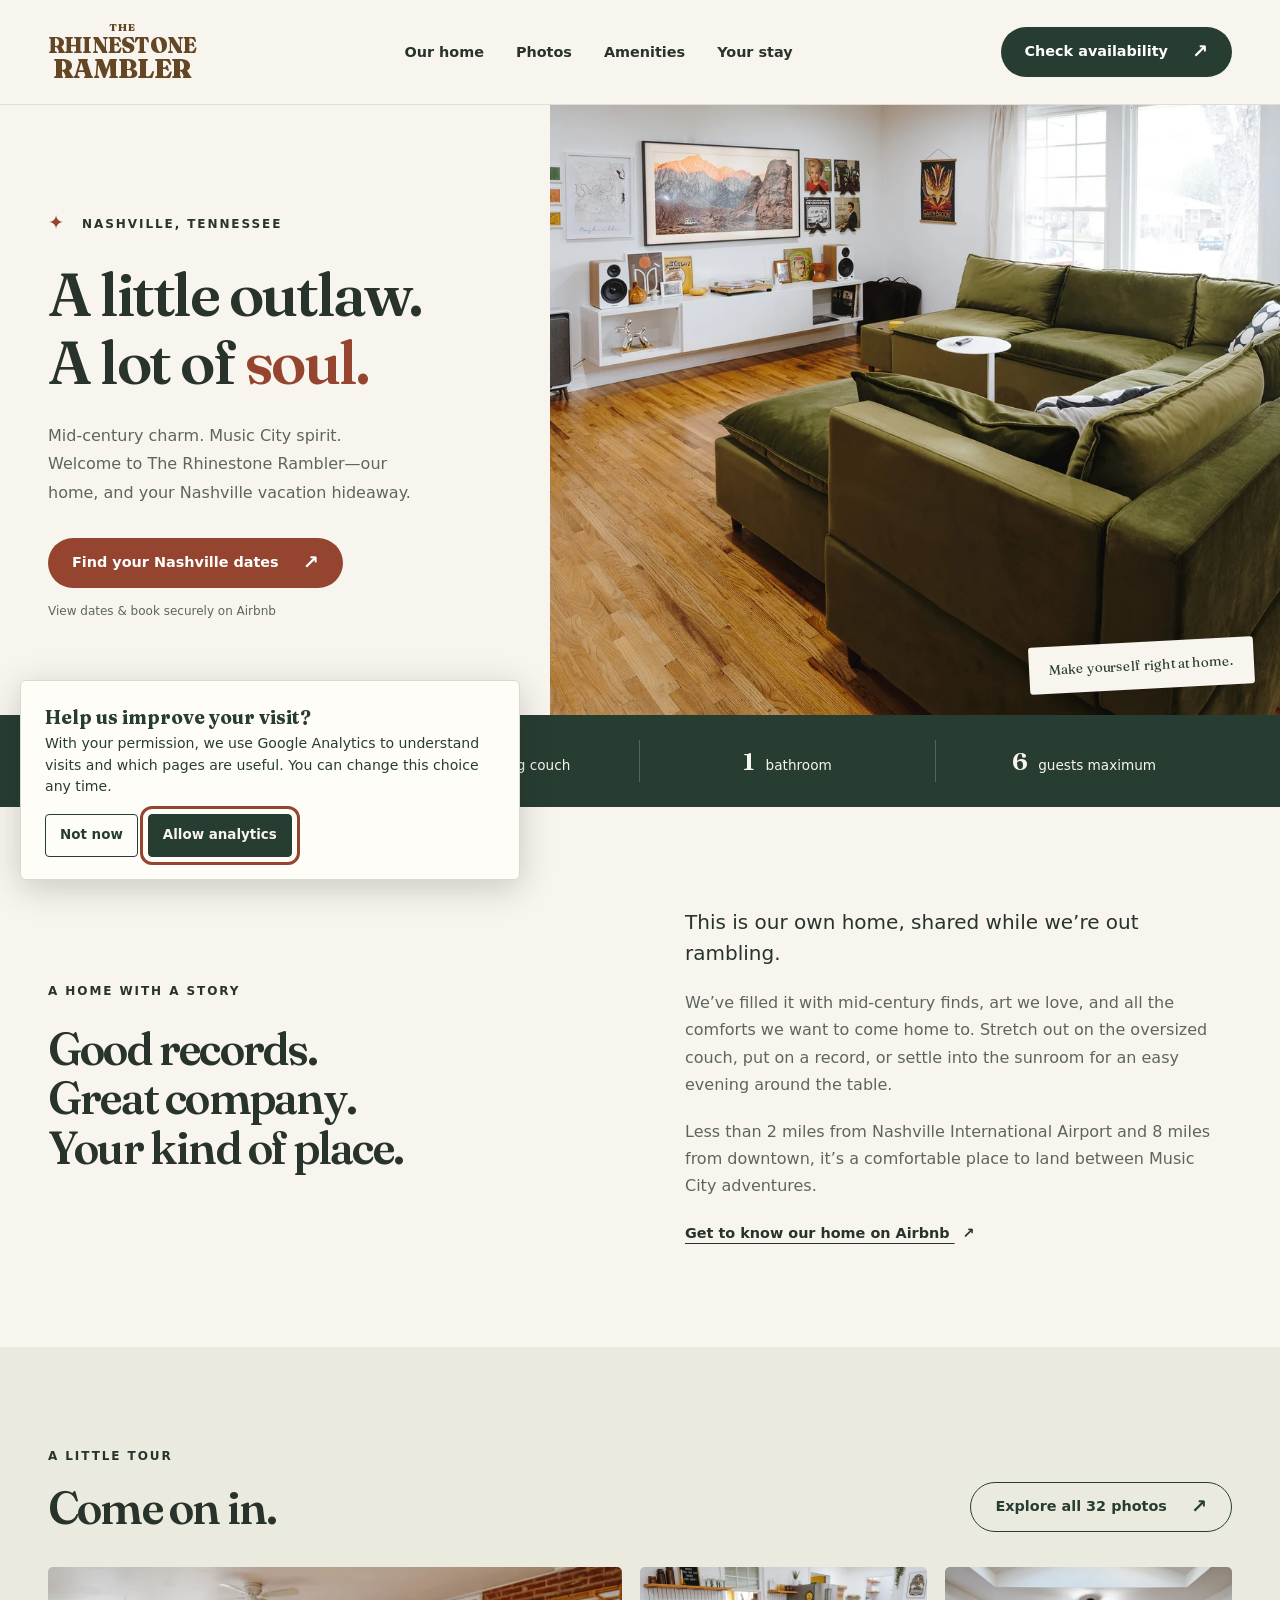
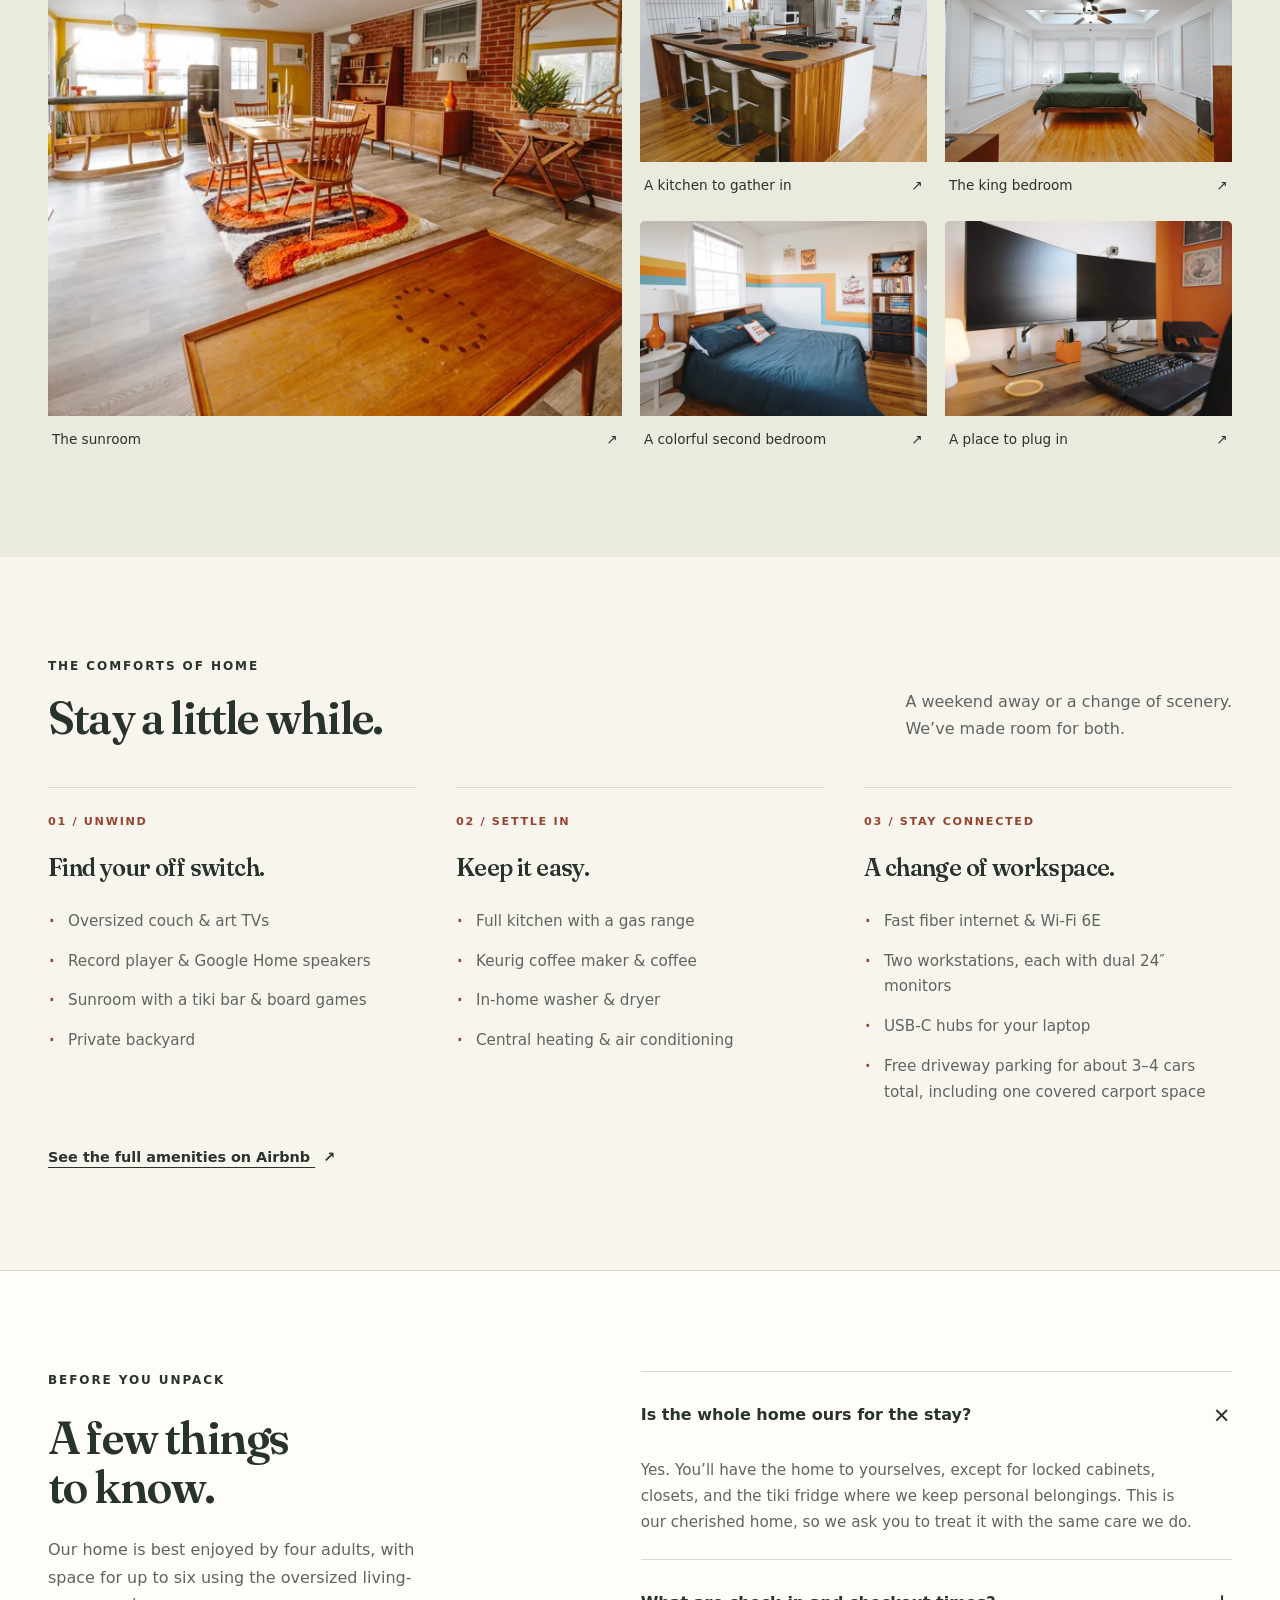
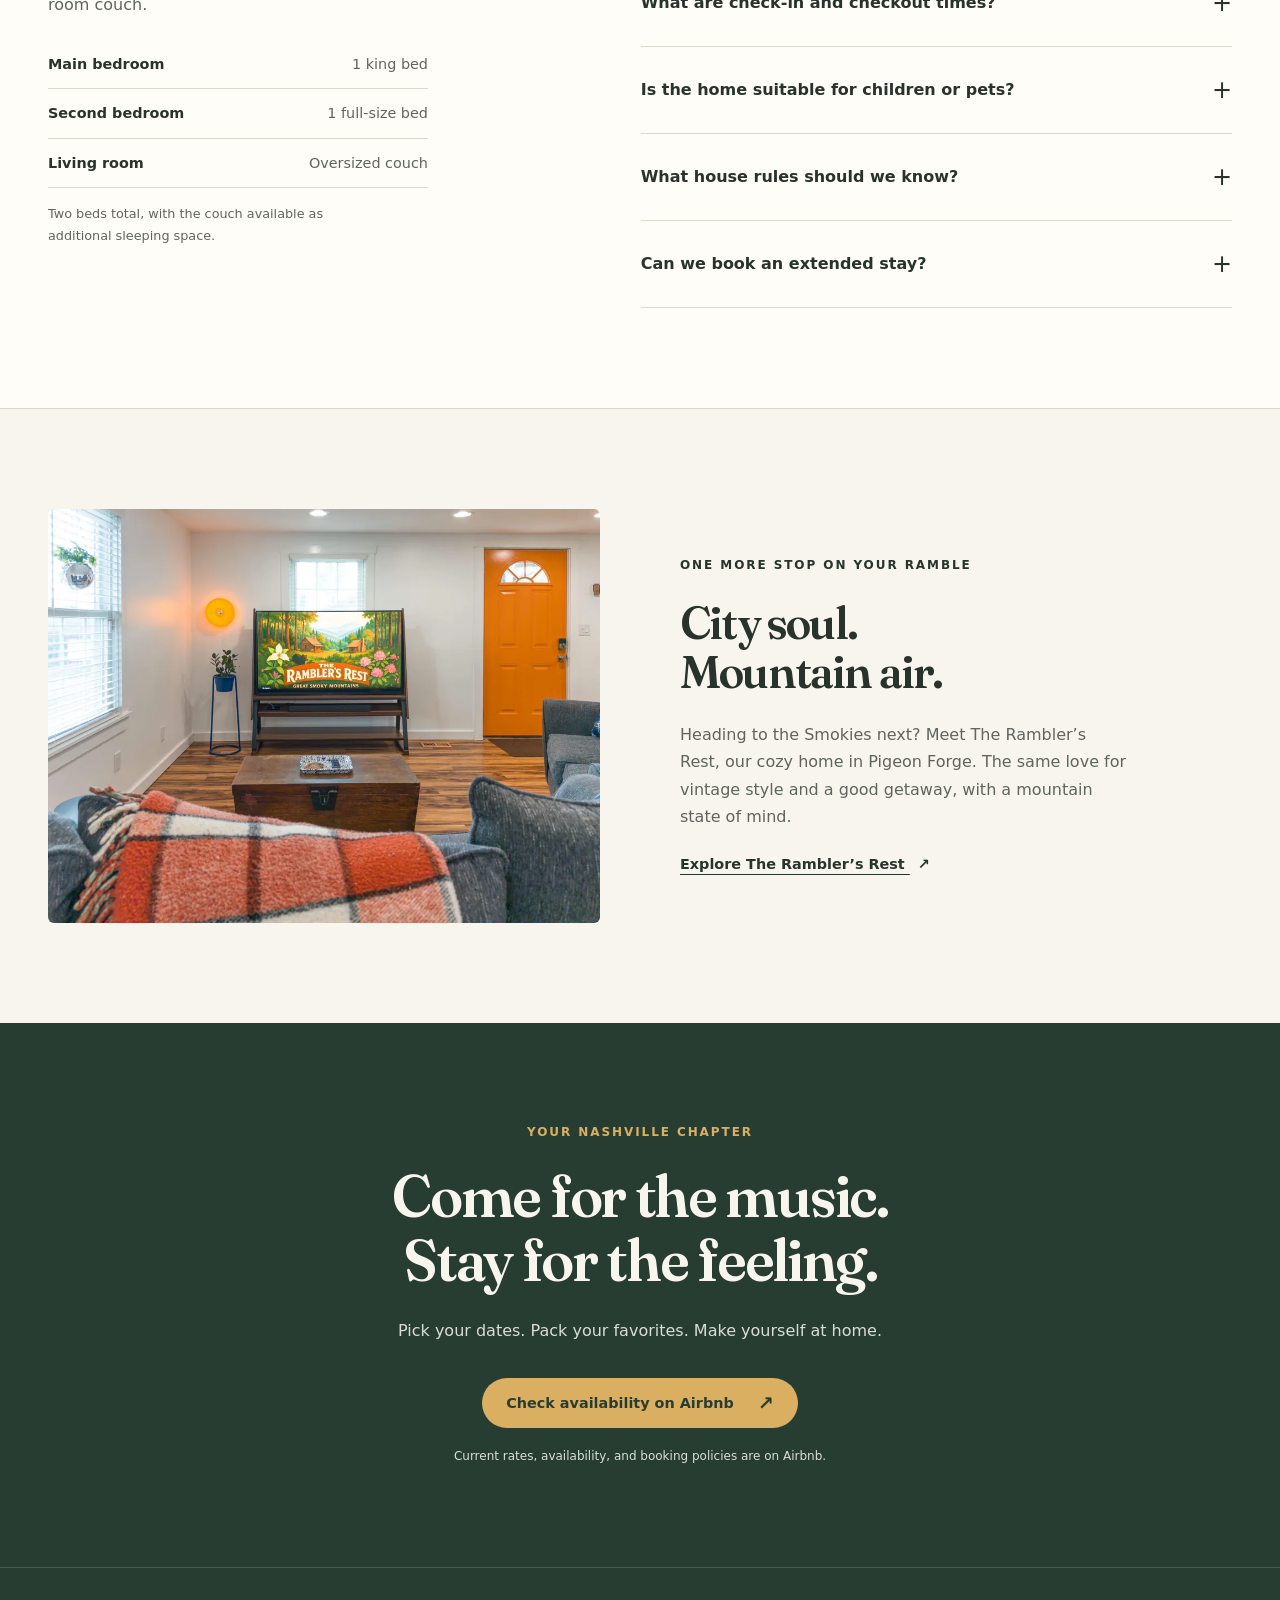
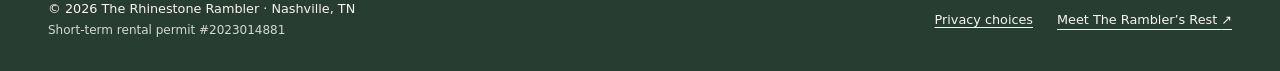
==== commit e97ad839: "Improve Nashville search metadata and social previews" ====
--- a/index.html
+++ b/index.html
@@ -3,19 +3,24 @@
 <head>
   <meta charset="utf-8">
   <meta name="viewport" content="width=device-width, initial-scale=1">
-  <title>The Rhinestone Rambler · A Nashville Home with Soul</title>
-  <meta name="description" content="Make yourself at home at The Rhinestone Rambler in Nashville. Mid-century style, a tiki sunroom, two bedrooms, and room to unwind. Book your stay on Airbnb.">
+  <title>The Rhinestone Rambler | Retro Nashville Vacation Home</title>
+  <meta name="description" content="Stay at The Rhinestone Rambler, a retro Nashville vacation home with two bedrooms, a tiki sunroom, record player, and dedicated workspaces. Explore photos and book on Airbnb.">
   <meta name="theme-color" content="#283d32">
   <link rel="canonical" href="https://therhinestonerambler.com/">
-  <meta property="og:title" content="The Rhinestone Rambler · A Nashville Home with Soul">
+  <meta property="og:title" content="The Rhinestone Rambler | Retro Nashville Vacation Home">
   <meta property="og:description" content="Our personal Nashville home, shared with fellow ramblers. Mid-century charm, a tiki sunroom, and a little outlaw spirit.">
   <meta property="og:type" content="website">
+  <meta property="og:site_name" content="The Rhinestone Rambler">
+  <meta property="og:image" content="https://therhinestonerambler.com/assets/images/og-cover.jpg">
+  <meta property="og:image:alt" content="Mid-century living room at The Rhinestone Rambler in Nashville">
   <meta property="og:url" content="https://therhinestonerambler.com/">
+  <meta name="twitter:card" content="summary_large_image">
+  <script type="application/ld+json">{"@context":"https://schema.org","@type":"WebSite","name":"The Rhinestone Rambler","url":"https://therhinestonerambler.com/","description":"A retro vacation home in Nashville, Tennessee."}</script>
   <link rel="icon" type="image/svg+xml" href="assets/favicon.svg">
   <link rel="preload" href="assets/fonts/fraunces-latin.woff2" as="font" type="font/woff2" crossorigin>
   <link rel="stylesheet" href="assets/css/main.css?v=analytics-20260930">
   <script src="assets/js/main.js?v=originals-20260930" defer></script>
-  <script src="assets/js/analytics.js?v=20260930" defer></script>
+  <script src="assets/js/analytics.js?v=20260930b" defer></script>
 </head>
 <body>
   <a class="skip-link" href="#main">Skip to content</a>
@@ -31,7 +36,7 @@
       <div class="hero-copy">
         <p class="eyebrow"><span class="sparkle" aria-hidden="true">✦</span> Nashville, Tennessee</p>
         <h1 id="hero-title">A little outlaw.<br>A lot of <em>soul.</em></h1>
-        <p class="hero-description">Mid-century charm. Music City spirit.<br>Welcome to The Rhinestone Rambler—our home, and your Nashville hideaway.</p>
+        <p class="hero-description">Mid-century charm. Music City spirit.<br>Welcome to The Rhinestone Rambler—our home, and your Nashville vacation hideaway.</p>
         <a class="button button-rust" href="https://www.airbnb.com/h/rhinestonerambler" target="_blank" rel="noopener noreferrer">Find your Nashville dates <span aria-hidden="true">↗</span></a>
         <p class="booking-note">View dates &amp; book securely on Airbnb</p>
       </div>
@@ -44,7 +49,7 @@
     </section>
     <section class="gallery-section section" id="photos" aria-labelledby="photos-title">
       <div class="container">
-        <div class="section-heading"><div><p class="eyebrow">A little tour</p><h2 id="photos-title">Come on in.</h2></div><a class="button button-outline" href="photos.html" data-photo="0">Explore all 32 photos <span aria-hidden="true">↗</span></a></div>
+        <div class="section-heading"><div><p class="eyebrow">A little tour</p><h2 id="photos-title">Come on in.</h2></div><a class="button button-outline" href="photos.html">Explore all 32 photos <span aria-hidden="true">↗</span></a></div>
         <div class="photo-grid">
           <a class="photo-tile photo-tile-featured" href="assets/images/photo-13.webp?v=originals-20260930" data-photo="12"><figure><img src="assets/images/photo-13-small.webp?v=originals-20260930" srcset="assets/images/photo-13-small.webp?v=originals-20260930 640w, assets/images/photo-13-medium.webp?v=originals-20260930 1280w, assets/images/photo-13.webp?v=originals-20260930 2048w" sizes="(max-width: 760px) calc(100vw - 40px), (max-width: 1100px) calc(100vw - 64px), (max-width: 1336px) calc((100vw - 132px) / 2), 602px" alt="Sunroom with vintage seating, dining table, and a brick accent wall" width="2048" height="1363" loading="lazy" decoding="async"><figcaption>The sunroom <span aria-hidden="true">↗</span></figcaption></figure></a>
           <a class="photo-tile" href="assets/images/photo-06.webp?v=originals-20260930" data-photo="5"><figure><img src="assets/images/photo-06-small.webp?v=originals-20260930" alt="Open kitchen with wood breakfast bar and white stools" width="2048" height="1638" loading="lazy" decoding="async" srcset="assets/images/photo-06-small.webp?v=originals-20260930 640w, assets/images/photo-06-medium.webp?v=originals-20260930 1280w, assets/images/photo-06.webp?v=originals-20260930 2048w" sizes="(max-width: 760px) calc((100vw - 52px) / 2), (max-width: 1100px) calc((100vw - 82px) / 2), 301px"><figcaption>A kitchen to gather in <span aria-hidden="true">↗</span></figcaption></figure></a>
